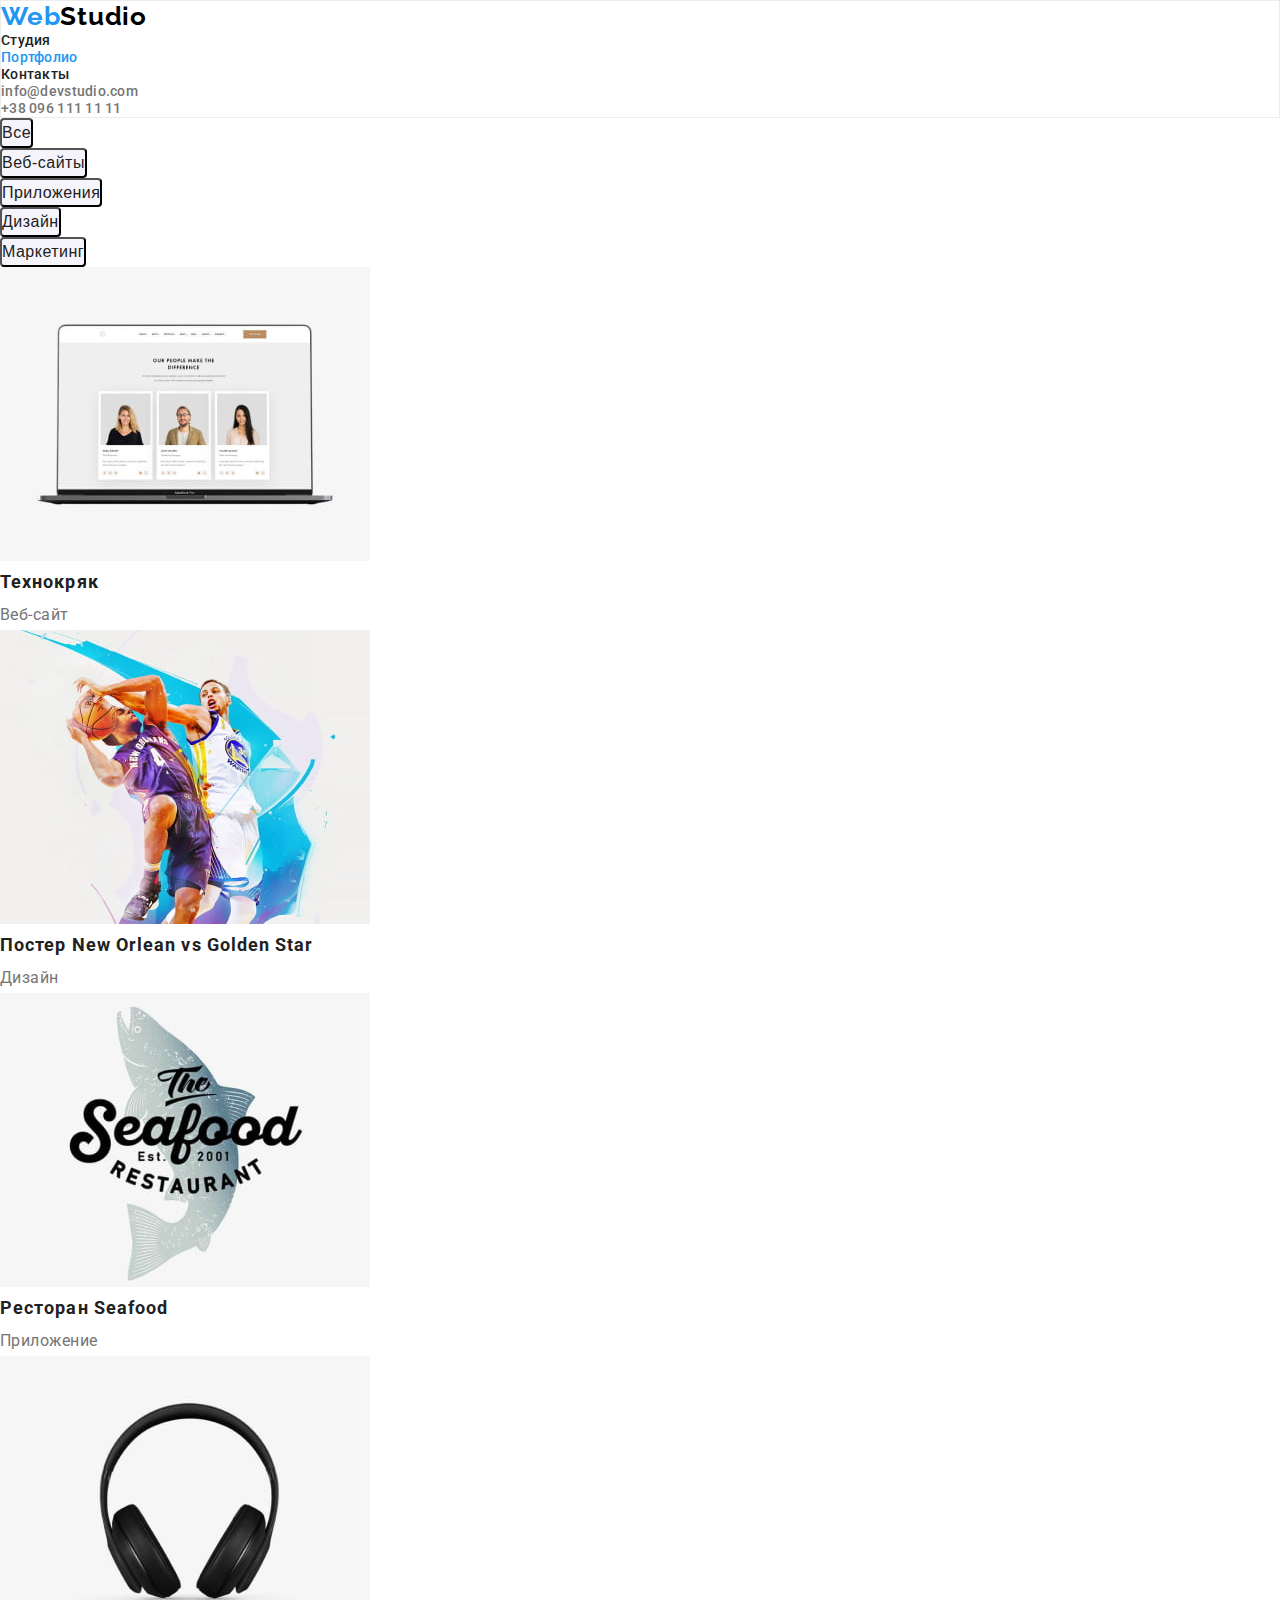
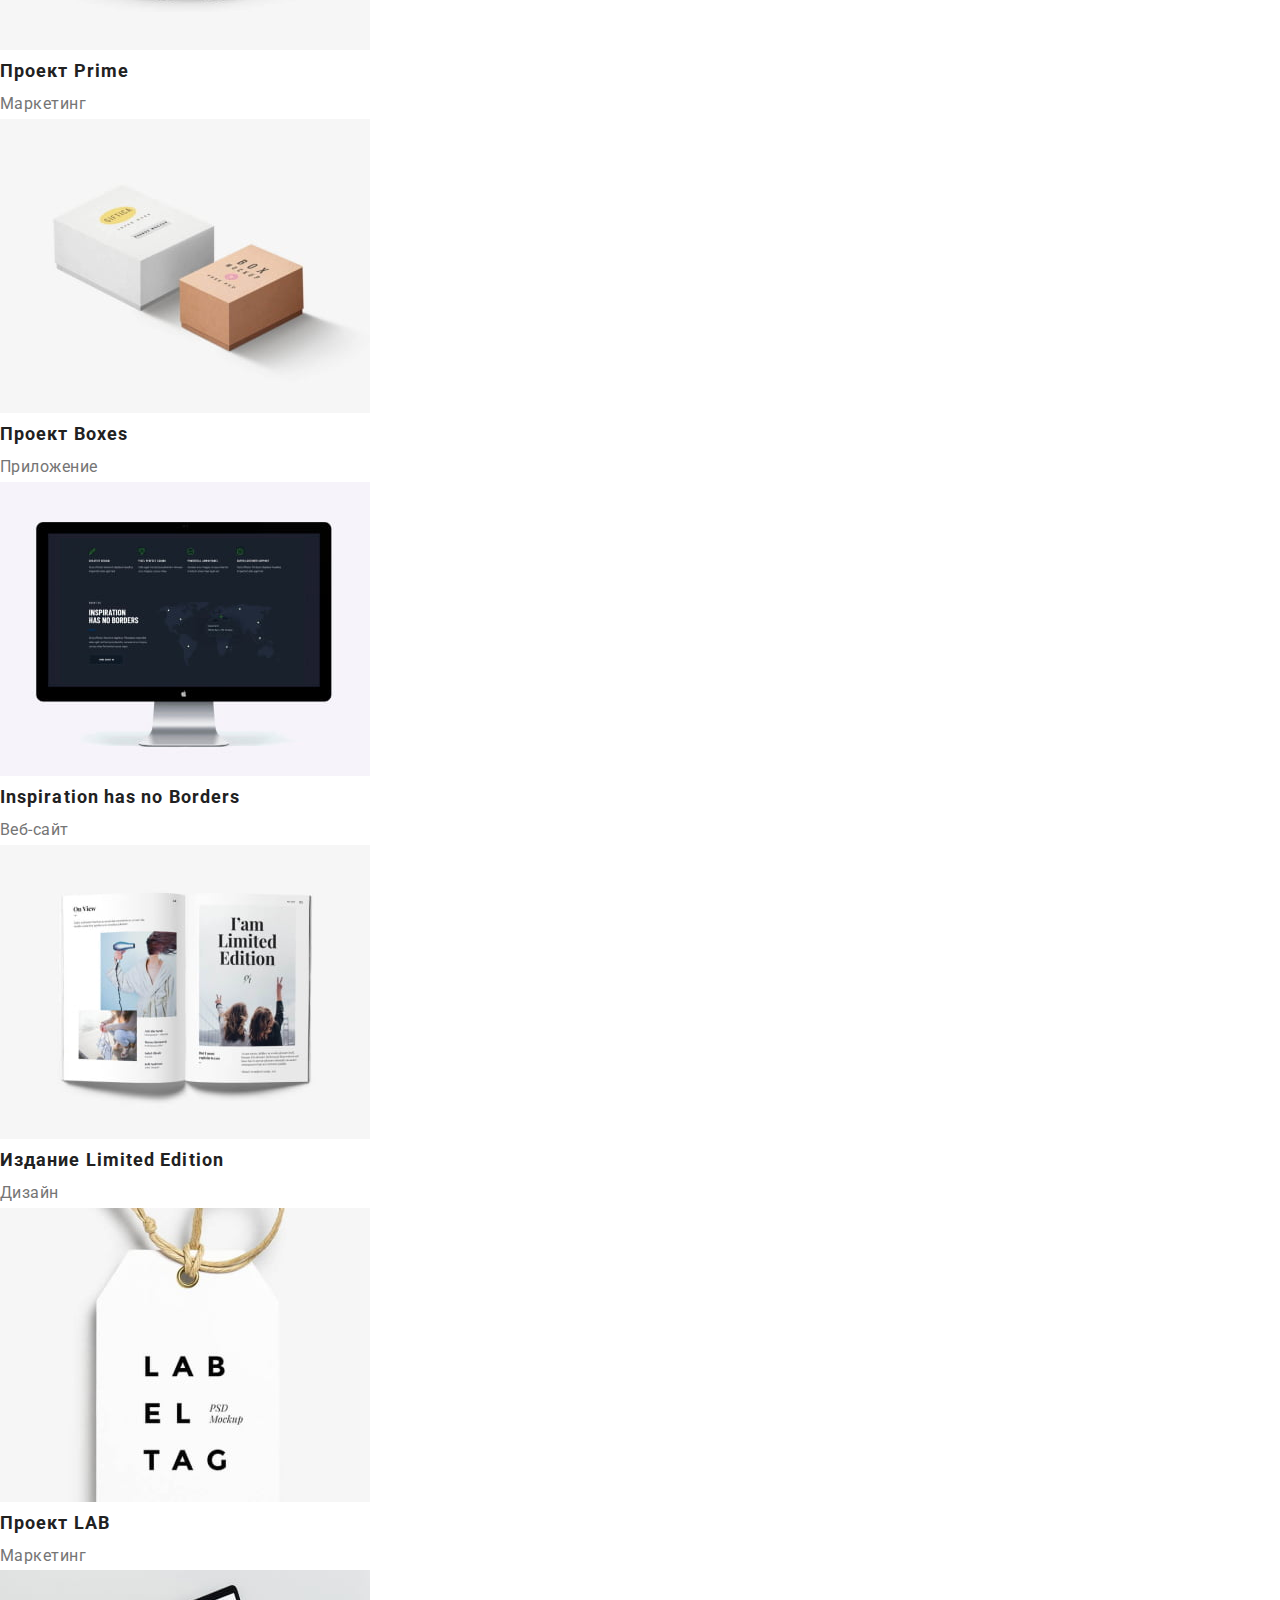
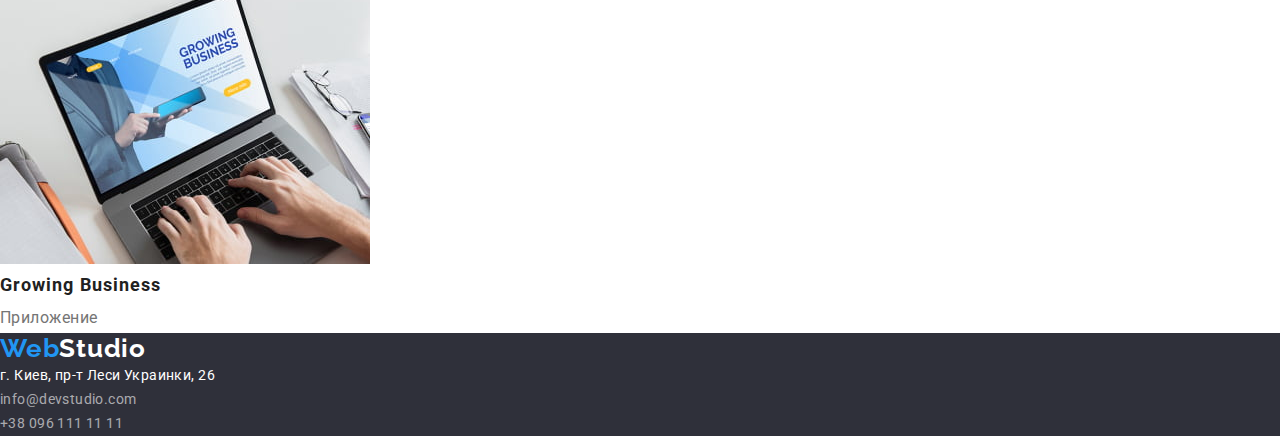
==== portfolio.html @ 24cd6f47 "Добавление" ====
<!DOCTYPE html>
<html lang="ru">
  <head>
    <meta charset="UTF-8" />
    <meta name="description" content="Автор:Рина Унжакова" />
    <meta name="viewport" content="width=device-width, initial-scale=1.0" />
    <!-- Стили подключать после title -->
    <title>Студия</title>
    <link
      type="image/x-icon"
      rel="shortcut icon"
      href="https://faviconka.ru/ico/1/faviconka.ru_1_101236.ico"
    />
    <link
      rel="stylesheet"
      href="https://cdnjs.cloudflare.com/ajax/libs/modern-normalize/1.0.0/modern-normalize.css"
      integrity="sha512-Zx6MlUMKSVJoQ+83OwhdILe8cSEsCzfqThJd7J/VA2UrK6Ctj85p+xzqfyuNXE5B1k25uUdmJ2OzItbBy9GHAQ=="
      crossorigin="anonymous"
    />
    <link rel="preconnect" href="https://fonts.gstatic.com" />

    <link
      href="https://fonts.googleapis.com/css2?family=Raleway:wght@700&family=Roboto:wght@400;500;700;900&display=swap"
      rel="stylesheet"
    />
    <link rel="stylesheet" href="./css/common.css" />
    <link rel="stylesheet" href="./css/main.css" />
  </head>
  <body>
    <!-- Шапка сайта -->
    <header class="header">
      <nav>
        <a href="./index.html" aria-label="Логотип WebStudio" class="logo"
          ><span>Web</span>Studio</a
        >
        <ul class="site-nav list">
          <li><a href="./index.html" class="link">Студия</a></li>
          <li><a href="./portfolio.html" class="link current">Портфолио</a></li>
          <li><a href="" class="link">Контакты</a></li>
        </ul>
      </nav>

      <ul class="contacts list">
        <li>
          <a href="mailto:info@devstudio.com" class="contact"
            >info@devstudio.com</a
          >
        </li>
        <li>
          <a href="tel:+380961111111" class="contact">+38 096 111 11 11</a>
        </li>
      </ul>
    </header>
    <!-- /Шапка сайта -->
    <main>
      <!-- Портфолио -->
      <section class="section">
        <h2 hidden class="section-title">Галерея</h2>
        <ul class="list">
          <li><button type="button" class="button secondary">Все</button></li>
          <li>
            <button type="button" class="button secondary">Веб-сайты</button>
          </li>
          <li>
            <button type="button" class="button secondary">Приложения</button>
          </li>
          <li>
            <button type="button" class="button secondary">Дизайн</button>
          </li>
          <li>
            <button type="button" class="button secondary">Маркетинг</button>
          </li>
        </ul>
        <ul class="gallery-list list">
          <li>
            <img
              src="./images/techno-crack.jpg"
              alt="Веб-сайт Технокряк"
              width="370"
              height="294"
            />
            <p class="title">Технокряк</p>
            <p class="text">Веб-сайт</p>
          </li>
          <li>
            <img
              src="./images/new_orlean_vs_golden_star.jpg"
              alt="Постер New Orlean vs Golden Star"
              width="370"
              height="294"
            />
            <p class="title">Постер New Orlean vs Golden Star</p>
            <p class="text">Дизайн</p>
          </li>
          <li>
            <img
              src="./images/seafood.jpg"
              alt="Ресторан Seafood"
              width="370"
              height="294"
            />
            <p class="title">Ресторан Seafood</p>
            <p class="text">Приложение</p>
          </li>
          <li>
            <img
              src="./images/prime.jpg"
              alt="Проект Prime"
              width="370"
              height="294"
            />
            <p class="title">Проект Prime</p>
            <p class="text">Маркетинг</p>
          </li>
          <li>
            <img
              src="./images/boxes.jpg"
              alt="Проект Boxes"
              width="370"
              height="294"
            />
            <p class="title">Проект Boxes</p>
            <p class="text">Приложение</p>
          </li>
          <li>
            <img
              src="./images/inspiration_has_no_borders.jpg"
              alt="Веб-сайт Inspiration has no Borders"
              width="370"
              height="294"
            />
            <p class="title">Inspiration has no Borders</p>
            <p class="text">Веб-сайт</p>
          </li>
          <li>
            <img
              src="./images/limited_edition.jpg"
              width="370"
              height="294"
              alt="Издание Limited Edition"
            />
            <p class="title">Издание Limited Edition</p>
            <p class="text">Дизайн</p>
          </li>
          <li>
            <img
              src="./images/LAB.jpg"
              alt="Проект LAB"
              width="370"
              height="294"
            />
            <p class="title">Проект LAB</p>
            <p class="text">Маркетинг</p>
          </li>
          <li>
            <img
              src="./images/growing_business.jpg"
              alt="Приложение Growing Business"
              width="370"
              height="294"
            />
            <p class="title">Growing Business</p>
            <p class="text">Приложение</p>
          </li>
        </ul>
      </section>
    </main>
    <!-- Футер -->
    <footer class="footer">
      <a href="./index.html" class="logo light-text"><span>Web</span>Studio</a>
      <address class="address-list">
        <ul class="list">
          <li class="light-text">г. Киев, пр-т Леси Украинки, 26</li>
          <li>
            <a href="mailto:info@devstudio.com" class="opacity-grey"
              >info@devstudio.com
            </a>
          </li>
          <li>
            <a href="tel:+380961111111" class="opacity-grey"
              >+38 096 111 11 11</a
            >
          </li>
        </ul>
      </address>
    </footer>
    <!-- /Футер -->
  </body>
</html>
---- css/common.css ----
:root {
  --primary-text-color: #757575;
  --title-text-color: #212121;
  --accent-color: #2196f3;
  --white-color: #ffffff;
  --black-color: #000000;
  --secondary-background-color: #f5f4fa;
  --third-background-color: #2f303a;
  --main-font-size: 14px;
  --second-main-font-size: 16px;
  --section-title-font: 36px;
  --footer-small-text: rgba(255, 255, 255, 0.6);
  --additional-font: 'Raleway', sans-serif;
}

* {
  margin: 0;
  padding: 0;
}

body {
  color: var(--primary-text-color);
  background-color: var(--white-color);
  font-family: 'Roboto', 'Verdana', 'Tahoma', sans-serif;
  font-size: var(--main-font-size);
}

a {
  text-decoration: none;
}
address {
  font-style: normal;
}

/*header*/
.header {
  border: 1px solid #ececec;
}

.logo {
  font-family: var(--additional-font);
  color: var(--black-color);
  font-size: 26px;
  line-height: 1.19; /*31px*/
  letter-spacing: 0.03em;
  font-weight: bold;
}

.logo > span {
  color: var(--accent-color);
}

.site-nav .link,
.contacts .contact {
  line-height: 1.14; /*16px*/
  letter-spacing: 0.02em;
  font-weight: 500;
}

.site-nav .link {
  color: var(--title-text-color);
}

.contacts .contact {
  color: var(--primary-text-color);
}

.site-nav .link:hover,
.contacts .contact:hover,
.site-nav .link:focus,
.contacts .contact:focus {
  color: var(--accent-color);
}
.site-nav .link.current {
  color: var(--accent-color);
}

/*Address list*/
.address-list {
  line-height: 1.71; /*24px*/
  letter-spacing: 0.03em;
}

/*Light text*/
.light-text {
  color: var(--white-color);
}
/*Opacity grey*/
.list .opacity-grey {
  color: var(--footer-small-text);
}
---- css/main.css ----
/*
Цвет основного текста #212121, 100 %
Вторичный стиль текста #757575
Текст в футере rgba(255, 255, 255, 0.6)
Белый #ffffff
Черный #000000
Акцент в макете #2196F3 

Цвет фона вторичный #F5F4FA
Цвет фона третий #2F303A */
:root {
  --primary-text-color: #757575;
  --title-text-color: #212121;
  --accent-color: #2196f3;
  --white-color: #ffffff;
  --black-color: #000000;
  --secondary-background-color: #f5f4fa;
  --third-background-color: #2f303a;
  --main-font-size: 14px;
  --second-main-font-size: 16px;
  --section-title-font: 36px;
  --footer-small-text: rgba(255, 255, 255, 0.6);
  --additional-font: 'Raleway', sans-serif;
}
.list {
  list-style: none;
}

/*Hero*/
.hero,
.footer {
  background-color: var(--third-background-color);
}
.hero-title {
  color: var(--white-color);
  font-size: 44px;
  line-height: 1.36; /*60px*/
  text-align: center;
  letter-spacing: 0.06em;
  text-transform: uppercase;
  font-weight: 900;
}
/*Button*/
/*.button.primary, .button.secondary*/
.button {
  color: var(--title-text-color, #212121);
  cursor: pointer;
}

.button.primary,
.button.secondary {
  font-size: var(--second-main-font-size);
  text-align: center;
}

.button.primary {
  font-weight: bold;
  line-height: 1.87; /*30px*/
  letter-spacing: 0.06em;
}

.button.secondary {
  color: var(--title-text-color);
  background-color: var(--secondary-background-color);
  font-weight: 500;
  line-height: 1.62; /*26px*/
  letter-spacing: 0.03em;
  border-radius: 4px;
}

.button.accent,
.button.secondary:hover,
.button.secondary:focus {
  color: var(--white-color);
  background-color: var(--accent-color);
}

/*Section*/
.section-title {
  color: var(--title-text-color, #212121);
  font-weight: bold;
  font-size: var(--section-title-font);
  line-height: 1.17; /*42px*/
  text-align: center;
  letter-spacing: 0.03em;
}
/*Features*/
.feature-list .title {
  font-weight: bold;
  line-height: 1.14; /*16px*/
  text-transform: uppercase;
}
/*Team*/
.section.team {
  background-color: var(--secondary-background-color);
}
.team-list .title {
  font-weight: 500;
  line-height: 1.19; /*19px*/
  text-align: center;
}

/*Gallery*/
.gallery-list .title {
  color: var(--title-text-color);
  font-weight: bold;
  font-size: 18px;
  line-height: 2; /*36px*/
  letter-spacing: 0.06em;
}
/*Titles*/
.feature-list .title,
.team-list .title {
  color: var(--title-text-color, #212121);
  letter-spacing: 0.03em;
}

/*Paragraphs*/
.feature-list .text,
.team-list .text,
.gallery-list .text {
  letter-spacing: 0.03em;
}
.feature-list .text {
  line-height: 1.71; /*24px*/
}

.team-list .text {
  font-size: var(--second-main-font-size);
  line-height: 1.19; /*19px*/
  text-align: center;
}
.gallery-list .text {
  font-size: var(--second-main-font-size);
  line-height: 1.87; /*30px*/
}
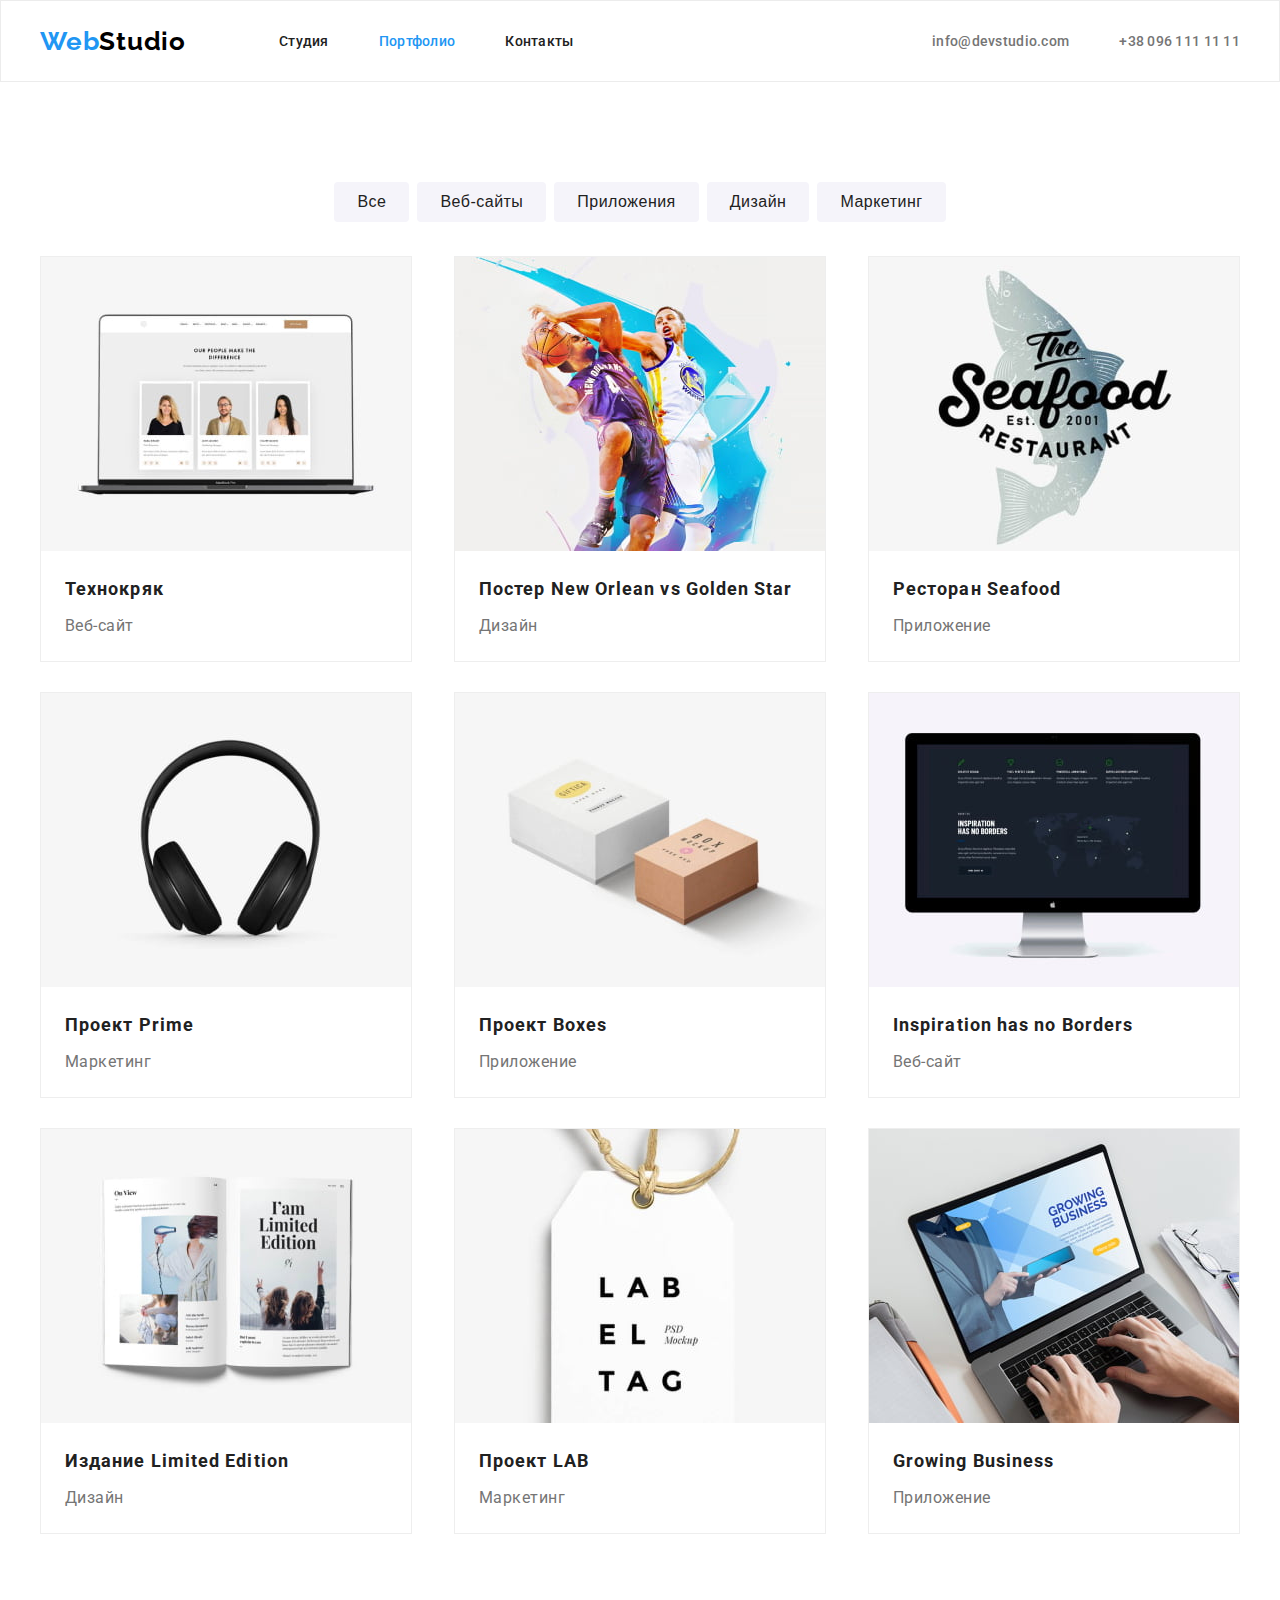
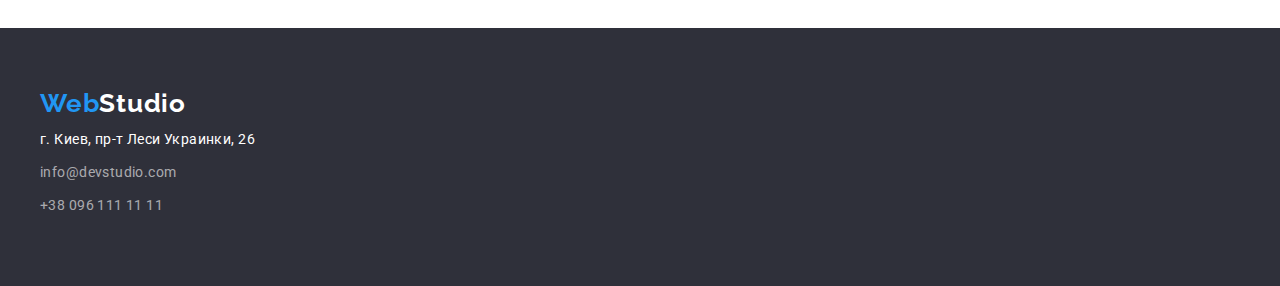
==== commit fafe3a69: "Разметка галереи" ====
--- a/portfolio.html
+++ b/portfolio.html
@@ -2,15 +2,9 @@
 <html lang="ru">
   <head>
     <meta charset="UTF-8" />
-    <meta name="description" content="Автор:Рина Унжакова" />
     <meta name="viewport" content="width=device-width, initial-scale=1.0" />
     <!-- Стили подключать после title -->
-    <title>Студия</title>
-    <link
-      type="image/x-icon"
-      rel="shortcut icon"
-      href="https://faviconka.ru/ico/1/faviconka.ru_1_101236.ico"
-    />
+    <title>WebStudio | Portfolio</title>
     <link
       rel="stylesheet"
       href="https://cdnjs.cloudflare.com/ajax/libs/modern-normalize/1.0.0/modern-normalize.css"
@@ -23,167 +17,171 @@
       href="https://fonts.googleapis.com/css2?family=Raleway:wght@700&family=Roboto:wght@400;500;700;900&display=swap"
       rel="stylesheet"
     />
-    <link rel="stylesheet" href="./css/common.css" />
     <link rel="stylesheet" href="./css/main.css" />
   </head>
   <body>
-    <!-- Шапка сайта -->
+    <!-- header -->
     <header class="header">
-      <nav>
-        <a href="./index.html" aria-label="Логотип WebStudio" class="logo"
+      <div class="container">
+        <div class="header__inner">
+          <a href="./index.html" aria-label="Логотип WebStudio" class="logo"
+            ><span>Web</span>Studio</a
+          >
+
+          <nav class="nav">
+            <ul class="site-nav list">
+              <li class="nav-link">
+                <a href="./index.html" class="link">Студия</a>
+              </li>
+              <li class="nav-link">
+                <a href="./portfolio.html" class="link current">Портфолио</a>
+              </li>
+              <li class="nav-link"><a href="" class="link">Контакты</a></li>
+            </ul>
+          </nav>
+
+          <ul class="contacts list">
+            <li class="contacts-link">
+              <a href="mailto:info@devstudio.com" class="contact"
+                >info@devstudio.com</a
+              >
+            </li>
+            <li class="contacts-link">
+              <a href="tel:+380961111111" class="contact">+38 096 111 11 11</a>
+            </li>
+          </ul>
+        </div>
+      </div>
+    </header>
+    <!-- /header -->
+    <main>
+      <!-- Gallery -->
+      <section class="section">
+        <div class="container">
+          <h2 hidden class="section-title">Галерея</h2>
+          <ul class="filter-list list">
+            <li class="filter-item">
+              <button type="button" class="btn btn-gallery">Все</button>
+            </li>
+            <li class="filter-item">
+              <button type="button" class="btn btn-gallery">Веб-сайты</button>
+            </li>
+            <li class="filter-item">
+              <button type="button" class="btn btn-gallery">Приложения</button>
+            </li>
+            <li class="filter-item">
+              <button type="button" class="btn btn-gallery">Дизайн</button>
+            </li>
+            <li class="filter-item">
+              <button type="button" class="btn btn-gallery">Маркетинг</button>
+            </li>
+          </ul>
+          <ul class="gallery-list list">
+            <li class="item">
+              <img src="./images/techno-crack.jpg" alt="Веб-сайт Технокряк" />
+              <div class="box-gallery">
+                <p class="title">Технокряк</p>
+                <p class="text">Веб-сайт</p>
+              </div>
+            </li>
+            <li class="item">
+              <img
+                src="./images/new_orlean_vs_golden_star.jpg"
+                alt="Постер New Orlean vs Golden Star"
+              />
+              <div class="box-gallery">
+                <p class="title">Постер New Orlean vs Golden Star</p>
+                <p class="text">Дизайн</p>
+              </div>
+            </li>
+            <li class="item">
+              <img src="./images/seafood.jpg" alt="Ресторан Seafood" />
+              <div class="box-gallery">
+                <p class="title">Ресторан Seafood</p>
+                <p class="text">Приложение</p>
+              </div>
+            </li>
+            <li class="item">
+              <img src="./images/prime.jpg" alt="Проект Prime" />
+              <div class="box-gallery">
+                <p class="title">Проект Prime</p>
+                <p class="text">Маркетинг</p>
+              </div>
+            </li>
+            <li class="item">
+              <img src="./images/boxes.jpg" alt="Проект Boxes" />
+              <div class="box-gallery">
+                <p class="title">Проект Boxes</p>
+                <p class="text">Приложение</p>
+              </div>
+            </li>
+            <li class="item">
+              <img
+                src="./images/inspiration_has_no_borders.jpg"
+                alt="Веб-сайт Inspiration has no Borders"
+              />
+              <div class="box-gallery">
+                <p class="title">Inspiration has no Borders</p>
+                <p class="text">Веб-сайт</p>
+              </div>
+            </li>
+            <li class="item">
+              <img
+                src="./images/limited_edition.jpg"
+                alt="Издание Limited Edition"
+              />
+              <div class="box-gallery">
+                <p class="title">Издание Limited Edition</p>
+                <p class="text">Дизайн</p>
+              </div>
+            </li>
+            <li class="item">
+              <img src="./images/LAB.jpg" alt="Проект LAB" />
+              <div class="box-gallery">
+                <p class="title">Проект LAB</p>
+                <p class="text">Маркетинг</p>
+              </div>
+            </li>
+            <li class="item">
+              <img
+                src="./images/growing_business.jpg"
+                alt="Приложение Growing Business"
+              />
+              <div class="box-gallery">
+                <p class="title">Growing Business</p>
+                <p class="text">Приложение</p>
+              </div>
+            </li>
+          </ul>
+        </div>
+      </section>
+      <!-- /Gallery -->
+    </main>
+    <!-- Footer -->
+    <footer class="footer">
+      <div class="container">
+        <a href="./index.html" class="logo light-text logo-footer"
           ><span>Web</span>Studio</a
         >
-        <ul class="site-nav list">
-          <li><a href="./index.html" class="link">Студия</a></li>
-          <li><a href="./portfolio.html" class="link current">Портфолио</a></li>
-          <li><a href="" class="link">Контакты</a></li>
-        </ul>
-      </nav>
-
-      <ul class="contacts list">
-        <li>
-          <a href="mailto:info@devstudio.com" class="contact"
-            >info@devstudio.com</a
-          >
-        </li>
-        <li>
-          <a href="tel:+380961111111" class="contact">+38 096 111 11 11</a>
-        </li>
-      </ul>
-    </header>
-    <!-- /Шапка сайта -->
-    <main>
-      <!-- Портфолио -->
-      <section class="section">
-        <h2 hidden class="section-title">Галерея</h2>
-        <ul class="list">
-          <li><button type="button" class="button secondary">Все</button></li>
-          <li>
-            <button type="button" class="button secondary">Веб-сайты</button>
-          </li>
-          <li>
-            <button type="button" class="button secondary">Приложения</button>
-          </li>
-          <li>
-            <button type="button" class="button secondary">Дизайн</button>
-          </li>
-          <li>
-            <button type="button" class="button secondary">Маркетинг</button>
-          </li>
-        </ul>
-        <ul class="gallery-list list">
-          <li>
-            <img
-              src="./images/techno-crack.jpg"
-              alt="Веб-сайт Технокряк"
-              width="370"
-              height="294"
-            />
-            <p class="title">Технокряк</p>
-            <p class="text">Веб-сайт</p>
-          </li>
-          <li>
-            <img
-              src="./images/new_orlean_vs_golden_star.jpg"
-              alt="Постер New Orlean vs Golden Star"
-              width="370"
-              height="294"
-            />
-            <p class="title">Постер New Orlean vs Golden Star</p>
-            <p class="text">Дизайн</p>
-          </li>
-          <li>
-            <img
-              src="./images/seafood.jpg"
-              alt="Ресторан Seafood"
-              width="370"
-              height="294"
-            />
-            <p class="title">Ресторан Seafood</p>
-            <p class="text">Приложение</p>
-          </li>
-          <li>
-            <img
-              src="./images/prime.jpg"
-              alt="Проект Prime"
-              width="370"
-              height="294"
-            />
-            <p class="title">Проект Prime</p>
-            <p class="text">Маркетинг</p>
-          </li>
-          <li>
-            <img
-              src="./images/boxes.jpg"
-              alt="Проект Boxes"
-              width="370"
-              height="294"
-            />
-            <p class="title">Проект Boxes</p>
-            <p class="text">Приложение</p>
-          </li>
-          <li>
-            <img
-              src="./images/inspiration_has_no_borders.jpg"
-              alt="Веб-сайт Inspiration has no Borders"
-              width="370"
-              height="294"
-            />
-            <p class="title">Inspiration has no Borders</p>
-            <p class="text">Веб-сайт</p>
-          </li>
-          <li>
-            <img
-              src="./images/limited_edition.jpg"
-              width="370"
-              height="294"
-              alt="Издание Limited Edition"
-            />
-            <p class="title">Издание Limited Edition</p>
-            <p class="text">Дизайн</p>
-          </li>
-          <li>
-            <img
-              src="./images/LAB.jpg"
-              alt="Проект LAB"
-              width="370"
-              height="294"
-            />
-            <p class="title">Проект LAB</p>
-            <p class="text">Маркетинг</p>
-          </li>
-          <li>
-            <img
-              src="./images/growing_business.jpg"
-              alt="Приложение Growing Business"
-              width="370"
-              height="294"
-            />
-            <p class="title">Growing Business</p>
-            <p class="text">Приложение</p>
-          </li>
-        </ul>
-      </section>
-    </main>
-    <!-- Футер -->
-    <footer class="footer">
-      <a href="./index.html" class="logo light-text"><span>Web</span>Studio</a>
-      <address class="address-list">
-        <ul class="list">
-          <li class="light-text">г. Киев, пр-т Леси Украинки, 26</li>
-          <li>
-            <a href="mailto:info@devstudio.com" class="opacity-grey"
-              >info@devstudio.com
-            </a>
-          </li>
-          <li>
-            <a href="tel:+380961111111" class="opacity-grey"
-              >+38 096 111 11 11</a
-            >
-          </li>
-        </ul>
-      </address>
+        <address class="address-list">
+          <ul class="list">
+            <li class="light-text">г. Киев, пр-т Леси Украинки, 26</li>
+            <li>
+              <a
+                href="mailto:info@devstudio.com"
+                class="opacity-grey contact-footer"
+                >info@devstudio.com
+              </a>
+            </li>
+            <li>
+              <a href="tel:+380961111111" class="opacity-grey contact-footer"
+                >+38 096 111 11 11</a
+              >
+            </li>
+          </ul>
+        </address>
+      </div>
     </footer>
-    <!-- /Футер -->
+    <!-- /Footer -->
   </body>
 </html>
--- a/css/main.css
+++ b/css/main.css
@@ -22,11 +22,138 @@
   --footer-small-text: rgba(255, 255, 255, 0.6);
   --additional-font: 'Raleway', sans-serif;
 }
+
+* {
+  margin: 0;
+  padding: 0;
+}
+
+body {
+  color: var(--primary-text-color);
+  background-color: var(--white-color);
+  font-family: 'Roboto', 'Verdana', 'Tahoma', sans-serif;
+  font-size: var(--main-font-size);
+}
+
+a {
+  text-decoration: none;
+}
+address {
+  font-style: normal;
+}
+.container {
+  width: 1200px;
+  margin: 0 auto;
+  padding: 0 15px;
+}
 .list {
   list-style: none;
 }
 
-/*Hero*/
+/*header
+================== */
+.header {
+  border: 1px solid #ececec;
+}
+.header__inner {
+  height: 80px;
+  display: flex;
+  align-items: center;
+}
+.logo {
+  font-family: var(--additional-font);
+  color: var(--black-color);
+  font-size: 26px;
+  line-height: 1.19; /*31px*/
+  letter-spacing: 0.03em;
+  font-weight: bold;
+}
+
+.logo > span {
+  color: var(--accent-color);
+}
+
+.site-nav {
+  display: flex;
+  margin-left: 93px;
+}
+
+.site-nav .nav-link + .nav-link {
+  margin-left: 50px;
+}
+
+.site-nav .link,
+.contacts .contact {
+  line-height: 1.14; /*16px*/
+  letter-spacing: 0.02em;
+  font-weight: 500;
+}
+
+.site-nav .link {
+  color: var(--title-text-color);
+}
+
+.contacts {
+  display: flex;
+  margin-left: auto;
+}
+
+.contacts-link + .contacts-link {
+  margin-left: 50px;
+}
+
+.contacts .contact {
+  color: var(--primary-text-color);
+}
+
+.site-nav .link:hover,
+.contacts .contact:hover,
+.site-nav .link:focus,
+.contacts .contact:focus {
+  color: var(--accent-color);
+}
+.site-nav .link.current {
+  color: var(--accent-color);
+}
+
+/* Footer
+================== */
+.footer {
+  padding: 60px 0;
+}
+.logo-footer {
+  display: inline-block;
+  margin-bottom: 20px;
+}
+.address-list {
+  line-height: 1.71; /*24px*/
+  letter-spacing: 0.03em;
+}
+
+.light-text {
+  color: var(--white-color);
+  margin-bottom: 9px;
+}
+
+.list .opacity-grey {
+  color: var(--footer-small-text);
+}
+.contact-footer {
+  display: inline-block;
+  margin-bottom: 9px;
+}
+.opacity-grey:hover,
+.opacity-grey:focus {
+  color: var(--accent-color);
+}
+
+/*Hero
+================== */
+
+.hero {
+  padding: 200px 0;
+  text-align: center;
+}
 .hero,
 .footer {
   background-color: var(--third-background-color);
@@ -39,38 +166,50 @@
   letter-spacing: 0.06em;
   text-transform: uppercase;
   font-weight: 900;
+  margin-bottom: 30px;
 }
 /*Button*/
 /*.button.primary, .button.secondary*/
-.button {
+.btn {
+  display: inline-block;
   color: var(--title-text-color, #212121);
   cursor: pointer;
 }
 
-.button.primary,
-.button.secondary {
-  font-size: var(--second-main-font-size);
-  text-align: center;
-}
-
-.button.primary {
-  font-weight: bold;
-  line-height: 1.87; /*30px*/
-  letter-spacing: 0.06em;
-}
-
-.button.secondary {
-  color: var(--title-text-color);
-  background-color: var(--secondary-background-color);
+.btn.size {
+  padding: 10px 32px;
+
+  background: #2196f3;
+  border: 1px solid transparent;
+  border-radius: 4px;
+  color: var(--secondary-background-color);
+  transition: 0.2s;
+}
+
+.btn.size:hover,
+.btn.size:focus {
+  background: #123755;
+  outline: none;
+}
+.btn-gallery {
+  padding: 6px 22px;
+  background: #f5f4fa;
+  border-radius: 4px;
+  border: 1px solid transparent;
+  transition: 0.1s linear;
+
   font-weight: 500;
-  line-height: 1.62; /*26px*/
-  letter-spacing: 0.03em;
-  border-radius: 4px;
-}
-
-.button.accent,
-.button.secondary:hover,
-.button.secondary:focus {
+  font-size: 16px;
+  line-height: 26px;
+  text-align: center;
+  letter-spacing: 0.03em;
+}
+.filter-item + .filter-item {
+  margin-left: 8px;
+}
+
+.btn-gallery:hover,
+.btn-gallery:focus {
   color: var(--white-color);
   background-color: var(--accent-color);
 }
@@ -84,24 +223,128 @@
   text-align: center;
   letter-spacing: 0.03em;
 }
-/*Features*/
+
+/*Features
+================== */
+.features {
+  padding: 94px 0;
+}
+.feature-list {
+  display: flex;
+  flex-wrap: wrap;
+}
+.feature-item {
+  width: 270px;
+}
+.feature-item:not(:last-child) {
+  margin-right: 30px;
+}
+.feature-item p {
+  line-height: 24px;
+  letter-spacing: 0.03em;
+}
 .feature-list .title {
+  margin-bottom: 10px;
+  font-size: 14px;
   font-weight: bold;
   line-height: 1.14; /*16px*/
   text-transform: uppercase;
 }
-/*Team*/
+
+/* Work
+================== */
+.work {
+  padding: 0 0 94px;
+}
+.section-title {
+  margin-bottom: 50px;
+}
+.work-list {
+  display: flex;
+  flex-wrap: wrap;
+}
+.work-item:not(:last-child) {
+  margin-right: 30px;
+}
+
+/*Team
+================== */
+
 .section.team {
   background-color: var(--secondary-background-color);
+  padding: 94px 0;
+}
+.section-title {
+  margin-bottom: 50px;
 }
 .team-list .title {
   font-weight: 500;
   line-height: 1.19; /*19px*/
   text-align: center;
 }
-
-/*Gallery*/
+.team-title {
+  margin-bottom: 50px;
+}
+.team-list {
+  display: flex;
+  flex-wrap: wrap;
+}
+.team-item {
+  width: 270px;
+  padding-bottom: 30px;
+  background-color: var(--white-color);
+
+  box-shadow: 0px 1px 3px rgba(0, 0, 0, 0.12), 0px 1px 1px rgba(0, 0, 0, 0.14),
+    0px 2px 1px rgba(0, 0, 0, 0.2);
+  border-radius: 0px 0px 4px 4px;
+}
+.team-item:not(:last-child) {
+  margin-right: 30px;
+}
+.title-item {
+  margin: 30px 0 10px;
+}
+
+/* portfolio.html */
+
+/*Gallery
+================== */
+.section {
+  padding: 100px 0 94px;
+}
+
+.filter-list {
+  margin-bottom: 34px;
+  display: flex;
+  justify-content: center;
+}
+
+.gallery-list {
+  display: flex;
+  flex-wrap: wrap;
+  justify-content: space-between;
+}
+.gallery-list .item {
+  width: 370px;
+  margin-bottom: 30px;
+
+  border: 1px solid #eeeeee;
+}
+.gallery-list .item > img {
+  display: block;
+  max-width: 100%;
+}
+.box-gallery {
+  padding: 20px 24px;
+}
+
+.gallery-list .item:nth-last-child(-n + 3) {
+  margin-bottom: 0;
+}
+
 .gallery-list .title {
+  margin-bottom: 4px;
+
   color: var(--title-text-color);
   font-weight: bold;
   font-size: 18px;
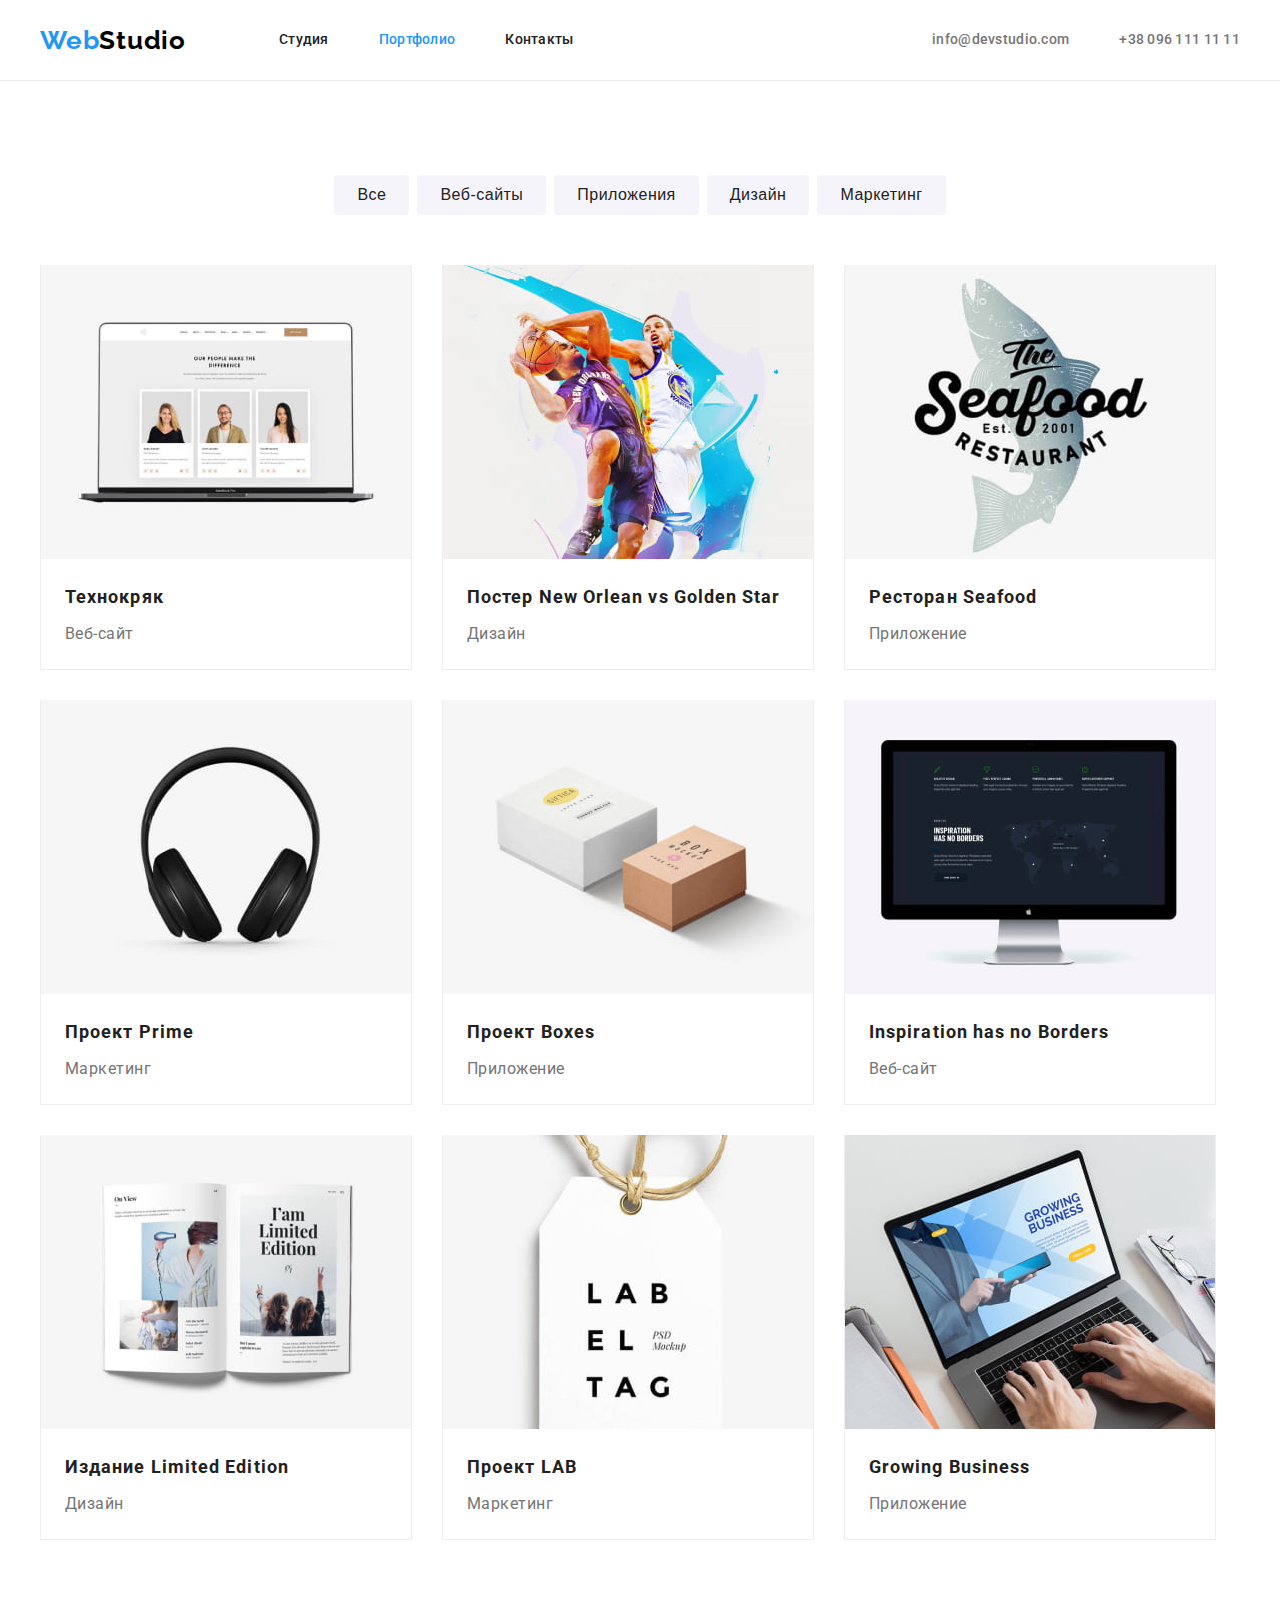
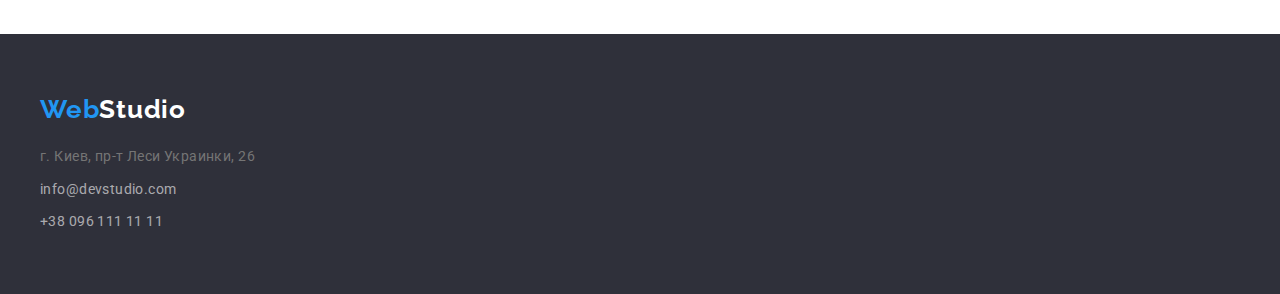
==== commit ab30e2bd: "корректировка дз" ====
--- a/portfolio.html
+++ b/portfolio.html
@@ -23,40 +23,37 @@
     <!-- header -->
     <header class="header">
       <div class="container">
-        <div class="header__inner">
+        <nav class="nav">
           <a href="./index.html" aria-label="Логотип WebStudio" class="logo"
             ><span>Web</span>Studio</a
           >
+          <ul class="site-nav list">
+            <li class="nav-link">
+              <a href="./index.html" class="link">Студия</a>
+            </li>
+            <li class="nav-link">
+              <a href="./portfolio.html" class="link current">Портфолио</a>
+            </li>
+            <li class="nav-link"><a href="" class="link">Контакты</a></li>
+          </ul>
+        </nav>
 
-          <nav class="nav">
-            <ul class="site-nav list">
-              <li class="nav-link">
-                <a href="./index.html" class="link">Студия</a>
-              </li>
-              <li class="nav-link">
-                <a href="./portfolio.html" class="link current">Портфолио</a>
-              </li>
-              <li class="nav-link"><a href="" class="link">Контакты</a></li>
-            </ul>
-          </nav>
-
-          <ul class="contacts list">
-            <li class="contacts-link">
-              <a href="mailto:info@devstudio.com" class="contact"
-                >info@devstudio.com</a
-              >
-            </li>
-            <li class="contacts-link">
-              <a href="tel:+380961111111" class="contact">+38 096 111 11 11</a>
-            </li>
-          </ul>
-        </div>
+        <ul class="contacts list">
+          <li class="contacts-link">
+            <a href="mailto:info@devstudio.com" class="contact"
+              >info@devstudio.com</a
+            >
+          </li>
+          <li class="contacts-link">
+            <a href="tel:+380961111111" class="contact">+38 096 111 11 11</a>
+          </li>
+        </ul>
       </div>
     </header>
     <!-- /header -->
     <main>
       <!-- Gallery -->
-      <section class="section">
+      <section class="section gallery">
         <div class="container">
           <h2 hidden class="section-title">Галерея</h2>
           <ul class="filter-list list">
@@ -164,17 +161,15 @@
           ><span>Web</span>Studio</a
         >
         <address class="address-list">
-          <ul class="list">
-            <li class="light-text">г. Киев, пр-т Леси Украинки, 26</li>
-            <li>
-              <a
-                href="mailto:info@devstudio.com"
-                class="opacity-grey contact-footer"
+          г. Киев, пр-т Леси Украинки, 26
+          <ul class="list contact-footer">
+            <li class="contact-footer-item">
+              <a href="mailto:info@devstudio.com" class="opacity-grey"
                 >info@devstudio.com
               </a>
             </li>
-            <li>
-              <a href="tel:+380961111111" class="opacity-grey contact-footer"
+            <li class="contact-footer-item">
+              <a href="tel:+380961111111" class="opacity-grey"
                 >+38 096 111 11 11</a
               >
             </li>
--- a/css/main.css
+++ b/css/main.css
@@ -36,10 +36,14 @@
 }
 
 a {
+  display: block;
   text-decoration: none;
 }
 address {
   font-style: normal;
+}
+img {
+  display: block;
 }
 .container {
   width: 1200px;
@@ -53,12 +57,15 @@
 /*header
 ================== */
 .header {
-  border: 1px solid #ececec;
-}
-.header__inner {
-  height: 80px;
+  border-bottom: 1px solid #ececec;
+}
+.header .container {
   display: flex;
   align-items: center;
+}
+.nav {
+  align-items: center;
+  display: flex;
 }
 .logo {
   font-family: var(--additional-font);
@@ -77,6 +84,9 @@
   display: flex;
   margin-left: 93px;
 }
+.nav-link a {
+  padding: 32px 0;
+}
 
 .site-nav .nav-link + .nav-link {
   margin-left: 50px;
@@ -132,15 +142,16 @@
 
 .light-text {
   color: var(--white-color);
-  margin-bottom: 9px;
 }
 
 .list .opacity-grey {
   color: var(--footer-small-text);
 }
 .contact-footer {
-  display: inline-block;
-  margin-bottom: 9px;
+  margin-top: 9px;
+}
+.contact-footer-item + .contact-footer-item {
+  margin-top: 9px;
 }
 .opacity-grey:hover,
 .opacity-grey:focus {
@@ -215,6 +226,9 @@
 }
 
 /*Section*/
+.section {
+  padding: 94px 0;
+}
 .section-title {
   color: var(--title-text-color, #212121);
   font-weight: bold;
@@ -226,9 +240,7 @@
 
 /*Features
 ================== */
-.features {
-  padding: 94px 0;
-}
+
 .feature-list {
   display: flex;
   flex-wrap: wrap;
@@ -272,10 +284,9 @@
 
 .section.team {
   background-color: var(--secondary-background-color);
-  padding: 94px 0;
-}
-.section-title {
-  margin-bottom: 50px;
+}
+.team-box {
+  padding: 30px 20px;
 }
 .team-list .title {
   font-weight: 500;
@@ -291,7 +302,6 @@
 }
 .team-item {
   width: 270px;
-  padding-bottom: 30px;
   background-color: var(--white-color);
 
   box-shadow: 0px 1px 3px rgba(0, 0, 0, 0.12), 0px 1px 1px rgba(0, 0, 0, 0.14),
@@ -301,20 +311,17 @@
 .team-item:not(:last-child) {
   margin-right: 30px;
 }
-.title-item {
-  margin: 30px 0 10px;
+.title-name {
+  margin-bottom: 10px;
 }
 
 /* portfolio.html */
 
 /*Gallery
 ================== */
-.section {
-  padding: 100px 0 94px;
-}
 
 .filter-list {
-  margin-bottom: 34px;
+  margin-bottom: 50px;
   display: flex;
   justify-content: center;
 }
@@ -322,22 +329,29 @@
 .gallery-list {
   display: flex;
   flex-wrap: wrap;
-  justify-content: space-between;
 }
 .gallery-list .item {
   width: 370px;
-  margin-bottom: 30px;
-
-  border: 1px solid #eeeeee;
 }
 .gallery-list .item > img {
-  display: block;
   max-width: 100%;
 }
 .box-gallery {
   padding: 20px 24px;
 }
-
+.gallery-list .item {
+  max-width: 370px;
+  margin-right: 30px;
+  margin-bottom: 30px;
+
+  border-left: 1px solid #eeeeee;
+  border-right: 1px solid #eeeeee;
+  border-bottom: 1px solid #eeeeee;
+}
+
+.gallery-list .item:nth-last-child(3n + 1) {
+  margin-right: 0;
+}
 .gallery-list .item:nth-last-child(-n + 3) {
   margin-bottom: 0;
 }
